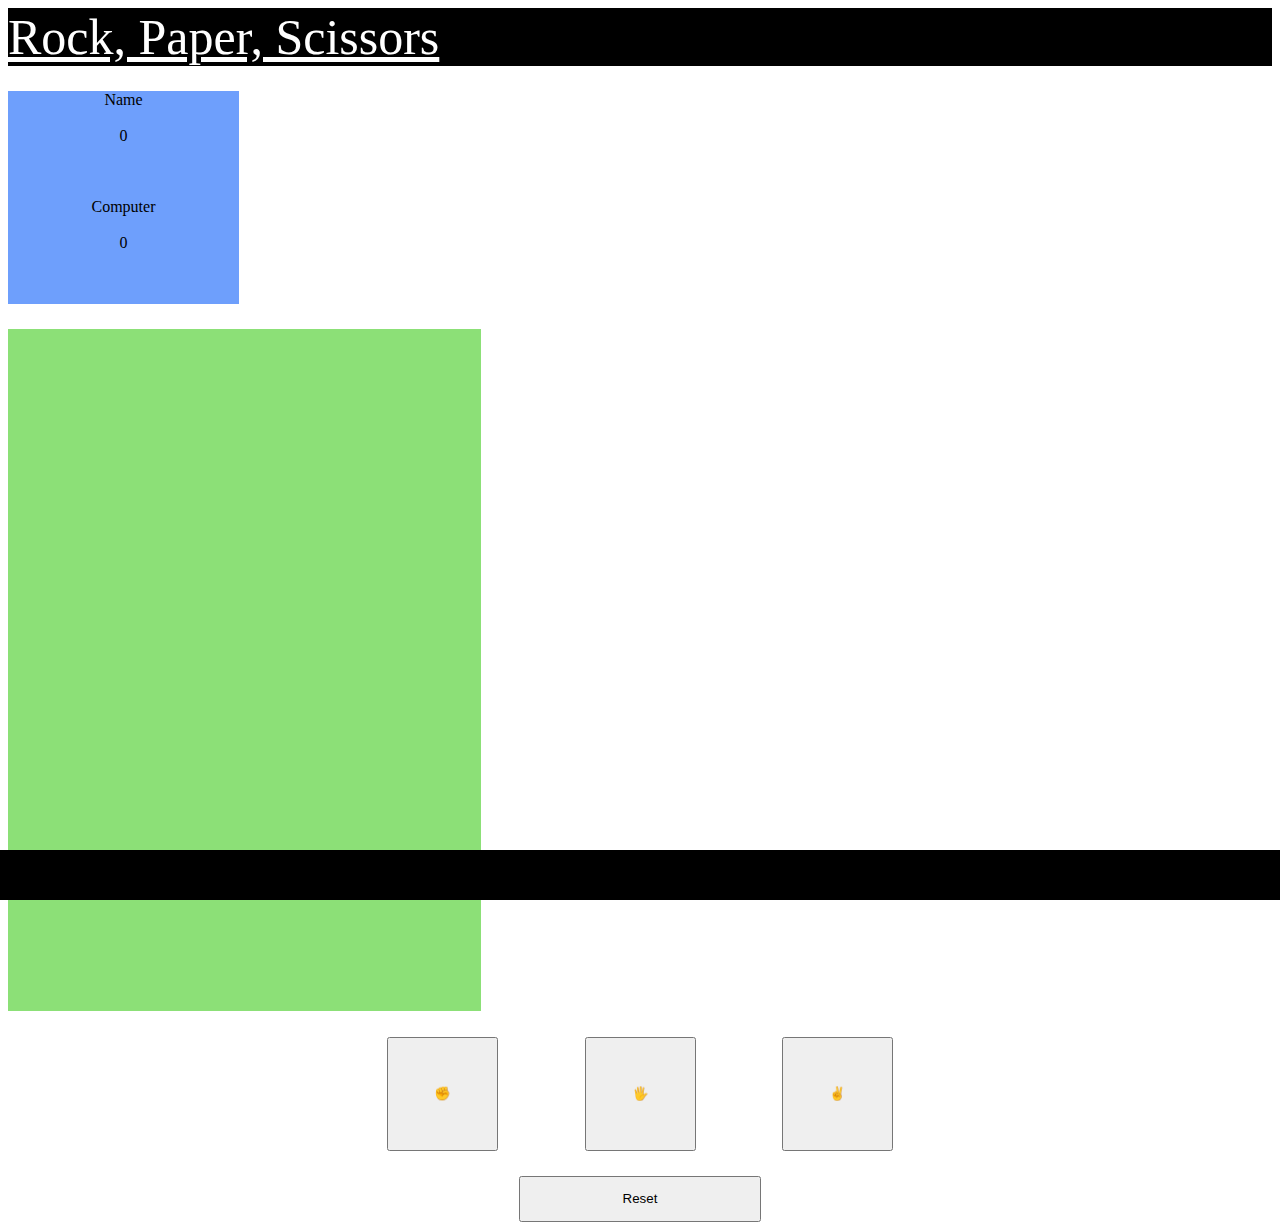
==== index.html @ 947e1ff1 "first commit" ====
<!DOCTYPE html>
<html lang="en">
  <head>
    <title>Rock, Paper, Scissors</title>
    <!-- Required meta tags -->
    <meta charset="utf-8" />
    <meta
      name="viewport"
      content="width=device-width, initial-scale=1, shrink-to-fit=no"
    />

    <!-- Bootstrap CSS v5.2.1 -->
    <link
      href="https://cdn.jsdelivr.net/npm/bootstrap@5.3.2/dist/css/bootstrap.min.css"
      rel="stylesheet"
      integrity="sha384-T3c6CoIi6uLrA9TneNEoa7RxnatzjcDSCmG1MXxSR1GAsXEV/Dwwykc2MPK8M2HN"
      crossorigin="anonymous"
    />
    <link rel="stylesheet" href="style.css" />
  </head>

  <body>
    <header>
      <nav class="navbar bg-body-tertiary">
        <a class="navbar-brand mx-auto" href="#">Rock, Paper, Scissors</a>
      </nav>
    </header>
    <main>
      <div class="container-fluid">
        <div class="row scorecards">
          <div class="col-2 score1">
            Name <br /><br />
            0
          </div>
          <div class="col-2 empty"></div>
          <div class="col-2 score2">
            Computer <br /><br />
            0
          </div>
        </div>
        <div class="row selections">
          <div class="col-4 player-selection"></div>
          <div class="col-2 empty"></div>
          <div class="col-4 computer-selection"></div>
        </div>
        <div class="row buttons">
          <button class="rock">✊</button>
          <button class="paper">🖐️</button>
          <button class="scissors">✌️</button>
        </div>
        <div class="row reset">
          <div class="col-2">
            <button class="reset-btn">Reset</button>
          </div>
        </div>
      </div>
    </main>
    <footer>
      <p></p>
    </footer>
    <!-- Bootstrap JavaScript Libraries -->
    <script
      src="https://cdn.jsdelivr.net/npm/@popperjs/core@2.11.8/dist/umd/popper.min.js"
      integrity="sha384-I7E8VVD/ismYTF4hNIPjVp/Zjvgyol6VFvRkX/vR+Vc4jQkC+hVqc2pM8ODewa9r"
      crossorigin="anonymous"
    ></script>

    <script
      src="https://cdn.jsdelivr.net/npm/bootstrap@5.3.2/dist/js/bootstrap.min.js"
      integrity="sha384-BBtl+eGJRgqQAUMxJ7pMwbEyER4l1g+O15P+16Ep7Q9Q+zqX6gSbd85u4mG4QzX+"
      crossorigin="anonymous"
    ></script>
    <script src="script.js"></script>
  </body>
</html>
---- style.css ----
.navbar {
    background: black !important;
}

.navbar-brand {
    font-size: 50px;
    color: white;
}
.scorecards {
    align-items: center;
    justify-content: center;
    text-align: center;
    margin-top: 2%;
}

.score1 {
    background: #6e9ffc;
    width: 231px;
    height: 106.4px;
    flex-shrink: 0;
}

.score2 {
    background: #6e9ffc;
    width: 231px;
    height: 106.4px;
    flex-shrink: 0;
}

.selections {
    align-items: center;
    justify-content: center;
    text-align: center;
    margin-top: 2%;
}

.player-selection {
    width: 473px;
    height: 341px;
    flex-shrink: 0;
    background: #8CE077;
}

.computer-selection {
    width: 473px;
    height: 341px;
    flex-shrink: 0;
    background: #8CE077;
}

.buttons {
    display: flex;
    justify-content: space-between;
    margin-left: 30%;
    margin-right: 30%;
    margin-top: 2%;
    font-size: 50px;
}

.rock {
    width: 111px;
    height: 114px;
    flex-shrink: 0;
}

.paper {
    width: 111px;
    height: 114px;
    flex-shrink: 0;
}

.scissors {
    width: 111px;
    height: 114px;
    flex-shrink: 0;
}

.reset {
    align-items: center;
    justify-content: center;
    text-align: center;
    margin-top: 2%;
}

.reset-btn {
    width: 242px;
    height: 46px;
    flex-shrink: 0;
}

footer {
    position: fixed;
    left: 0;
    bottom: 0;
    width: 100%;
    height: 50px;
    background-color: black;
    color: white;
    text-align: center;
  }
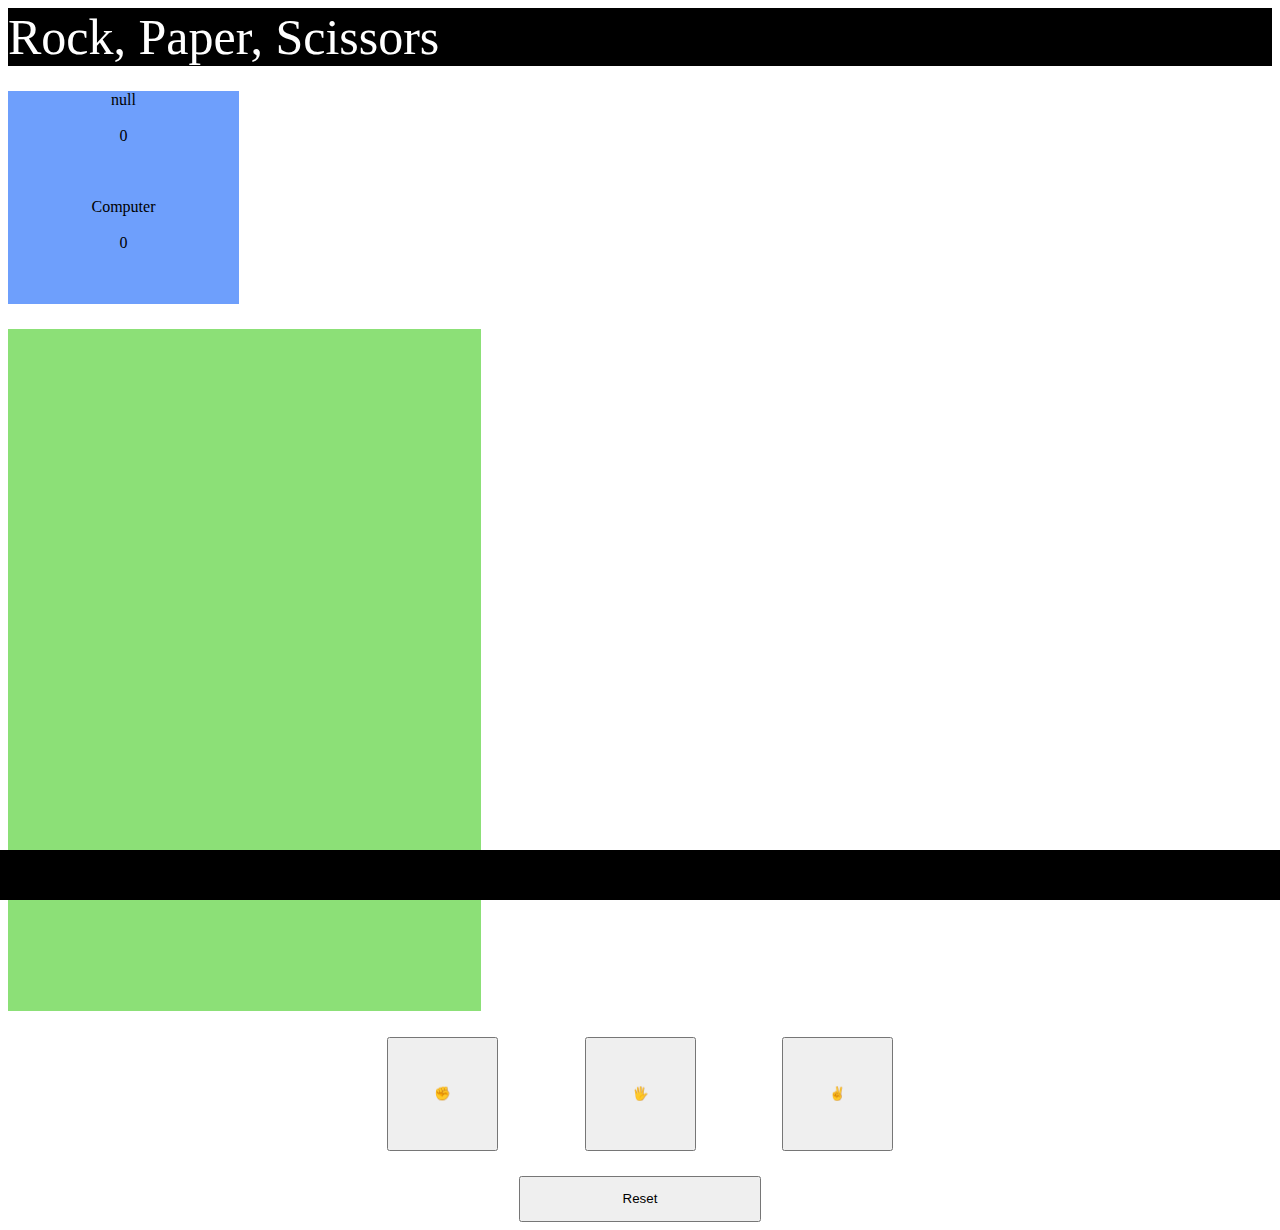
==== commit 7a98fce3: "Added name input in JS" ====
--- a/index.html
+++ b/index.html
@@ -22,14 +22,15 @@
   <body>
     <header>
       <nav class="navbar bg-body-tertiary">
-        <a class="navbar-brand mx-auto" href="#">Rock, Paper, Scissors</a>
+        <a class="navbar-brand mx-auto">Rock, Paper, Scissors</a>
       </nav>
     </header>
     <main>
       <div class="container-fluid">
         <div class="row scorecards">
           <div class="col-2 score1">
-            Name <br /><br />
+            <div id="username">Name</div>
+            <br />
             0
           </div>
           <div class="col-2 empty"></div>
--- a/style.css
+++ b/style.css
@@ -1,6 +1,8 @@
 .navbar {
     background: black !important;
+    --bs-navbar-brand-hover-color: white;
 }
+
 
 .navbar-brand {
     font-size: 50px;
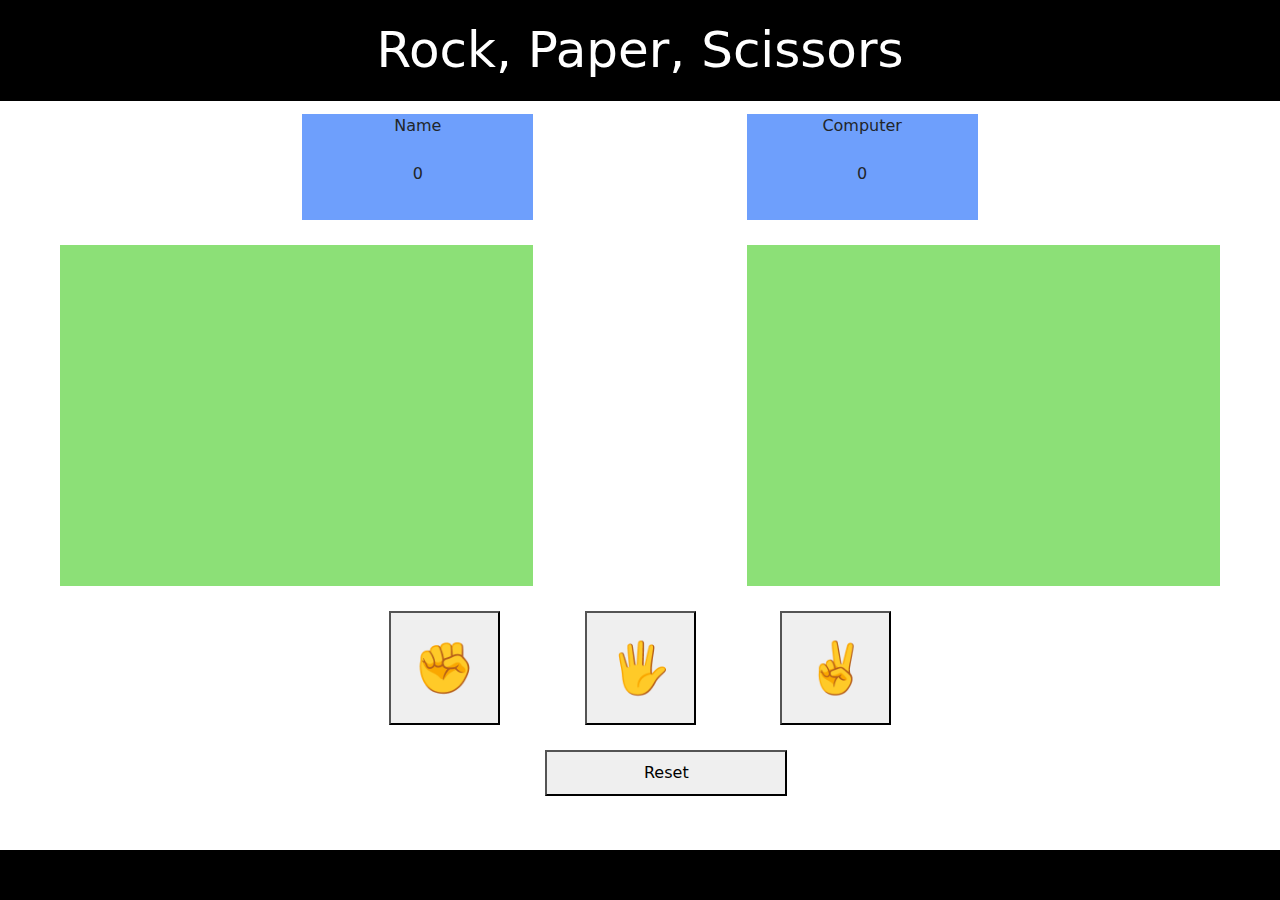
==== commit 0a389c2f: "Made a name input" ====
--- a/index.html
+++ b/index.html
@@ -2,18 +2,16 @@
 <html lang="en">
   <head>
     <title>Rock, Paper, Scissors</title>
-    <!-- Required meta tags -->
     <meta charset="utf-8" />
     <meta
       name="viewport"
       content="width=device-width, initial-scale=1, shrink-to-fit=no"
     />
 
-    <!-- Bootstrap CSS v5.2.1 -->
+    <!-- Bootstrap CSS -->
     <link
       href="https://cdn.jsdelivr.net/npm/bootstrap@5.3.2/dist/css/bootstrap.min.css"
       rel="stylesheet"
-      integrity="sha384-T3c6CoIi6uLrA9TneNEoa7RxnatzjcDSCmG1MXxSR1GAsXEV/Dwwykc2MPK8M2HN"
       crossorigin="anonymous"
     />
     <link rel="stylesheet" href="style.css" />
@@ -30,6 +28,7 @@
         <div class="row scorecards">
           <div class="col-2 score1">
             <div id="username">Name</div>
+            <!-- Placeholder for username -->
             <br />
             0
           </div>
@@ -45,9 +44,9 @@
           <div class="col-4 computer-selection"></div>
         </div>
         <div class="row buttons">
-          <button class="rock">✊</button>
-          <button class="paper">🖐️</button>
-          <button class="scissors">✌️</button>
+          <button class="rock" onclick="playGame('rock')">✊</button>
+          <button class="paper" onclick="playGame('paper')">🖐️</button>
+          <button class="scissors" onclick="playGame('scissors')">✌️</button>
         </div>
         <div class="row reset">
           <div class="col-2">
@@ -56,9 +55,7 @@
         </div>
       </div>
     </main>
-    <footer>
-      <p></p>
-    </footer>
+    <footer><p></p></footer>
     <!-- Bootstrap JavaScript Libraries -->
     <script
       src="https://cdn.jsdelivr.net/npm/@popperjs/core@2.11.8/dist/umd/popper.min.js"
--- a/style.css
+++ b/style.css
@@ -12,7 +12,7 @@
     align-items: center;
     justify-content: center;
     text-align: center;
-    margin-top: 2%;
+    margin-top: 1%;
 }
 
 .score1 {
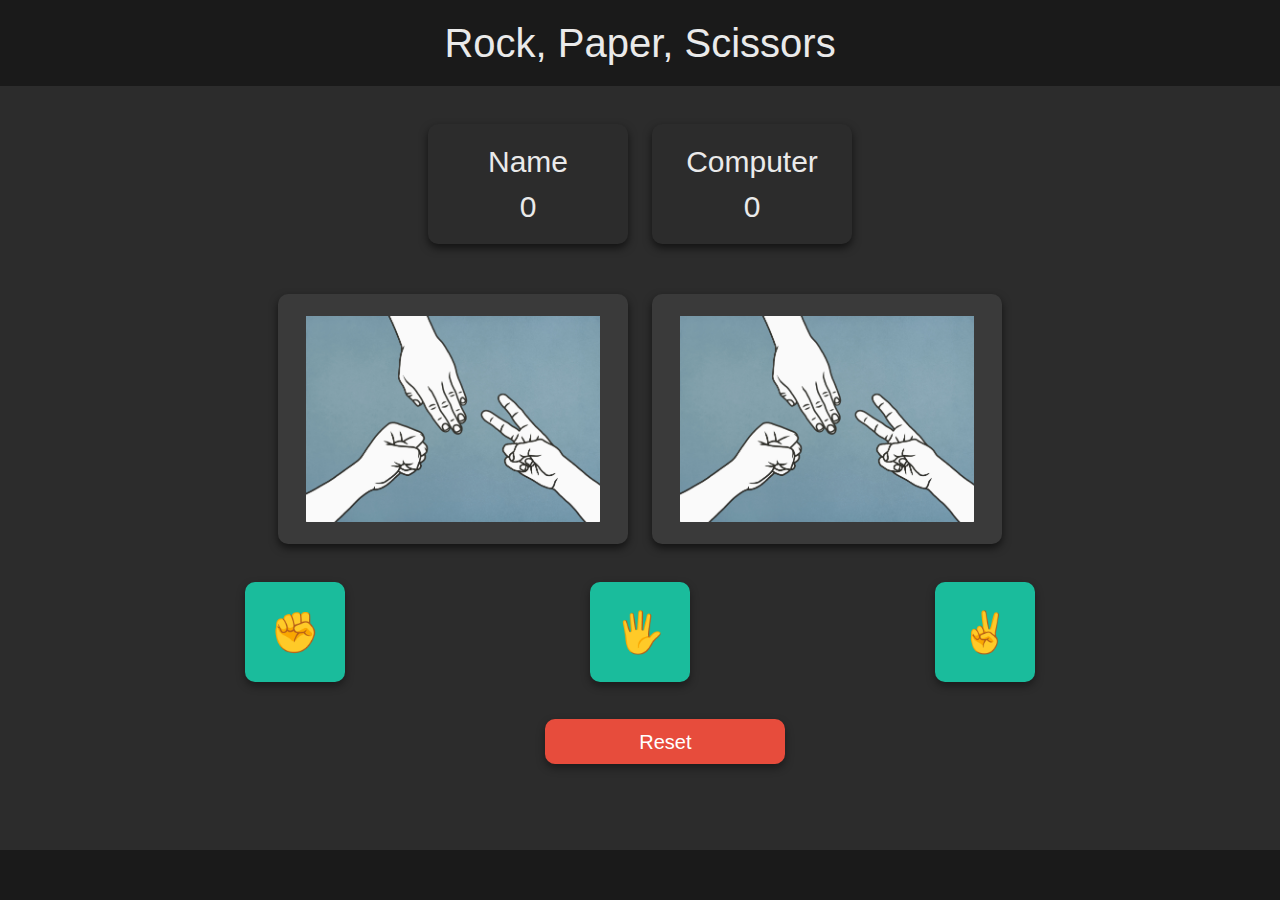
==== commit b0b52a23: "Restyled page" ====
--- a/index.html
+++ b/index.html
@@ -7,7 +7,6 @@
       name="viewport"
       content="width=device-width, initial-scale=1, shrink-to-fit=no"
     />
-
     <!-- Bootstrap CSS -->
     <link
       href="https://cdn.jsdelivr.net/npm/bootstrap@5.3.2/dist/css/bootstrap.min.css"
@@ -16,53 +15,64 @@
     />
     <link rel="stylesheet" href="style.css" />
   </head>
-
   <body>
     <header>
       <nav class="navbar bg-body-tertiary">
         <a class="navbar-brand mx-auto">Rock, Paper, Scissors</a>
       </nav>
     </header>
+
     <main>
       <div class="container-fluid">
         <div class="row scorecards">
           <div class="col-2 score1">
             <div id="username">Name</div>
-            <!-- Placeholder for username -->
-            <br />
-            0
+            <div id="score1">0</div>
+            <!-- Player's score -->
           </div>
           <div class="col-2 empty"></div>
           <div class="col-2 score2">
-            Computer <br /><br />
-            0
+            Computer <br />
+            <div id="score2">0</div>
+            <!-- Computer's score -->
           </div>
         </div>
         <div class="row selections">
-          <div class="col-4 player-selection"></div>
+          <div class="col-4 player-selection" id="player-selection">
+            <img src="imgs/RPS.png" alt="" srcset="" />
+          </div>
+          <!-- Player's selection -->
           <div class="col-2 empty"></div>
-          <div class="col-4 computer-selection"></div>
+          <div class="col-4 computer-selection" id="computer-selection">
+            <img src="imgs/RPS.png" alt="" srcset="" />
+          </div>
+          <!-- Computer's selection -->
         </div>
         <div class="row buttons">
-          <button class="rock" onclick="playGame('rock')">✊</button>
-          <button class="paper" onclick="playGame('paper')">🖐️</button>
-          <button class="scissors" onclick="playGame('scissors')">✌️</button>
+          <button class="rock" id="rock" onclick="playGame('rock')">✊</button>
+          <button class="paper" id="paper" onclick="playGame('paper')">
+            🖐️
+          </button>
+          <button class="scissors" id="scissors" onclick="playGame('scissors')">
+            ✌️
+          </button>
         </div>
         <div class="row reset">
           <div class="col-2">
-            <button class="reset-btn">Reset</button>
+            <button class="reset-btn" onclick="resetGame()">Reset</button>
           </div>
         </div>
       </div>
     </main>
+
     <footer><p></p></footer>
+
     <!-- Bootstrap JavaScript Libraries -->
     <script
       src="https://cdn.jsdelivr.net/npm/@popperjs/core@2.11.8/dist/umd/popper.min.js"
       integrity="sha384-I7E8VVD/ismYTF4hNIPjVp/Zjvgyol6VFvRkX/vR+Vc4jQkC+hVqc2pM8ODewa9r"
       crossorigin="anonymous"
     ></script>
-
     <script
       src="https://cdn.jsdelivr.net/npm/bootstrap@5.3.2/dist/js/bootstrap.min.js"
       integrity="sha384-BBtl+eGJRgqQAUMxJ7pMwbEyER4l1g+O15P+16Ep7Q9Q+zqX6gSbd85u4mG4QzX+"
--- a/style.css
+++ b/style.css
@@ -1,102 +1,190 @@
+/* Navbar */
 .navbar {
-    background: black !important;
-    --bs-navbar-brand-hover-color: white;
+    background: #1A1A1A !important;
+}
+
+.navbar-brand {
+    font-size: 40px;
+    color: #EAEAEA;
+}
+
+/* Scorecard */
+.scorecards {
+    display: flex;
+    justify-content: center;
+    text-align: center;
+    margin-top: 3%;
+}
+
+.score1 {
+    background: #2C2C2C;
+    color: #EAEAEA;
+    width: 200px;
+    height: 120px;
+    display: flex;
+    flex-direction: column;
+    justify-content: center;
+    align-items: center;
+    border-radius: 10px;
+    box-shadow: 0 4px 8px rgba(0, 0, 0, 0.6);
+    font-size: 30px;
+}
+
+.score2 {
+    background: #2C2C2C;
+    color: #EAEAEA;
+    width: 200px;
+    height: 120px;
+    display: flex;
+    flex-direction: column;
+    justify-content: center;
+    align-items: center;
+    border-radius: 10px;
+    box-shadow: 0 4px 8px rgba(0, 0, 0, 0.6);
+    font-size: 30px;
+}
+
+.empty {
+    width: 10px;
+}
+
+/* Selections */
+.selections {
+    display: flex;
+    justify-content: center;
+    align-items: center;
+    margin-top: 4%;
+}
+
+.player-selection {
+    width: 350px;
+    height: 250px;
+    background: #3A3A3A; /* Darker Gray */
+    border-radius: 10px;
+    display: flex;
+    justify-content: center;
+    align-items: center;
+    box-shadow: 0 4px 8px rgba(0, 0, 0, 0.6);
+}
+
+.computer-selection {
+    width: 350px;
+    height: 250px;
+    background: #3A3A3A; /* Darker Gray */
+    border-radius: 10px;
+    display: flex;
+    justify-content: center;
+    align-items: center;
+    box-shadow: 0 4px 8px rgba(0, 0, 0, 0.6);
+}
+
+/* Buttons Styling */
+.buttons {
+    display: flex;
+    justify-content: space-evenly;
+    margin-top: 3%;
+}
+
+.rock {
+    width: 100px;
+    height: 100px;
+    background: #1ABC9C;
+    color: white;
+    font-size: 40px;
+    border: none;
+    border-radius: 10px;
+    cursor: pointer;
+    box-shadow: 0 4px 8px rgba(0, 0, 0, 0.4);
+    transition: background-color 0.3s;
+}
+
+.paper {
+    width: 100px;
+    height: 100px;
+    background: #1ABC9C;
+    color: white;
+    font-size: 40px;
+    border: none;
+    border-radius: 10px;
+    cursor: pointer;
+    box-shadow: 0 4px 8px rgba(0, 0, 0, 0.4);
+    transition: background-color 0.3s;
+}
+
+.scissors {
+    width: 100px;
+    height: 100px;
+    background: #1ABC9C;
+    color: white;
+    font-size: 40px;
+    border: none;
+    border-radius: 10px;
+    cursor: pointer;
+    box-shadow: 0 4px 8px rgba(0, 0, 0, 0.4);
+    transition: background-color 0.3s;
 }
 
 
-.navbar-brand {
-    font-size: 50px;
-    color: white;
-}
-.scorecards {
-    align-items: center;
-    justify-content: center;
-    text-align: center;
-    margin-top: 1%;
+.rock:hover {
+    background: #16A085;
 }
 
-.score1 {
-    background: #6e9ffc;
-    width: 231px;
-    height: 106.4px;
-    flex-shrink: 0;
+.paper:hover {
+    background: #16A085;
 }
 
-.score2 {
-    background: #6e9ffc;
-    width: 231px;
-    height: 106.4px;
-    flex-shrink: 0;
+.scissors:hover {
+    background: #16A085;
 }
 
-.selections {
-    align-items: center;
+/* Reset Button */
+.reset {
+    display: flex;
     justify-content: center;
-    text-align: center;
-    margin-top: 2%;
-}
-
-.player-selection {
-    width: 473px;
-    height: 341px;
-    flex-shrink: 0;
-    background: #8CE077;
-}
-
-.computer-selection {
-    width: 473px;
-    height: 341px;
-    flex-shrink: 0;
-    background: #8CE077;
-}
-
-.buttons {
-    display: flex;
-    justify-content: space-between;
-    margin-left: 30%;
-    margin-right: 30%;
-    margin-top: 2%;
-    font-size: 50px;
-}
-
-.rock {
-    width: 111px;
-    height: 114px;
-    flex-shrink: 0;
-}
-
-.paper {
-    width: 111px;
-    height: 114px;
-    flex-shrink: 0;
-}
-
-.scissors {
-    width: 111px;
-    height: 114px;
-    flex-shrink: 0;
-}
-
-.reset {
-    align-items: center;
-    justify-content: center;
-    text-align: center;
-    margin-top: 2%;
+    margin-top: 3%;
 }
 
 .reset-btn {
-    width: 242px;
-    height: 46px;
-    flex-shrink: 0;
+    width: 240px;
+    height: 45px;
+    background: #E74C3C;
+    color: white;
+    font-size: 20px;
+    border: none;
+    border-radius: 10px;
+    cursor: pointer;
+    box-shadow: 0 4px 8px rgba(0, 0, 0, 0.4);
 }
 
+.reset-btn:hover {
+    background: #C0392B;
+}
+
+/* Footer */
 footer {
     position: fixed;
     left: 0;
     bottom: 0;
     width: 100%;
     height: 50px;
-    background-color: black;
-    color: white;
+    background-color: #1A1A1A;
+    color: #EAEAEA;
     text-align: center;
-  }+    font-size: 16px;
+}
+
+body {
+    background-color: #2C2C2C;
+    font-family: Arial, sans-serif;
+    color: #EAEAEA;
+    margin: 0;
+    padding: 0;
+}
+
+/* Image */
+img {
+    width: 90%;
+    height: 90%;
+    object-fit: contain;
+    border-radius: 10px;
+}
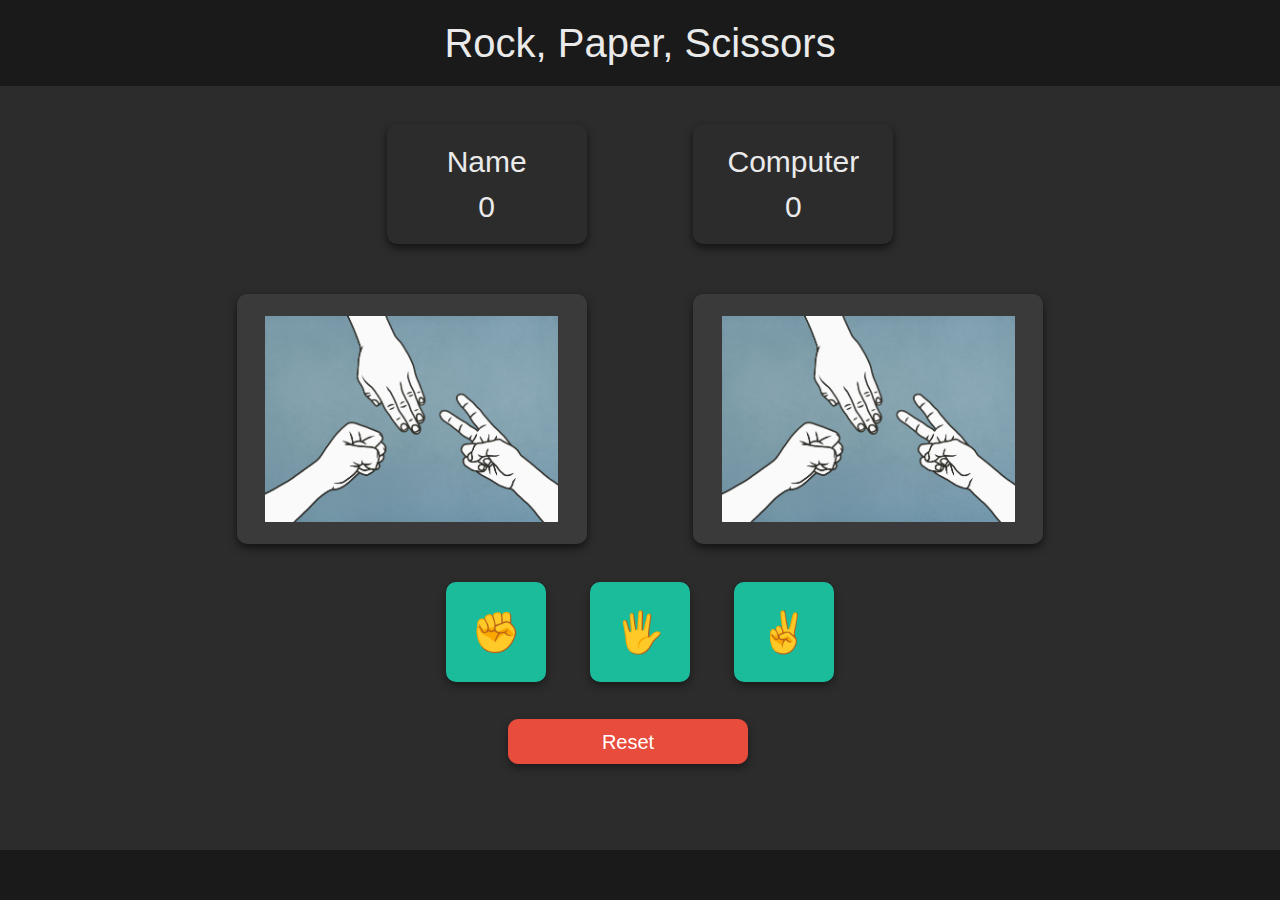
==== commit 8434bb39: "Fixed positonion and imgs" ====
--- a/index.html
+++ b/index.html
@@ -17,48 +17,62 @@
   </head>
   <body>
     <header>
-      <nav class="navbar bg-body-tertiary">
+      <nav class="navbar">
         <a class="navbar-brand mx-auto">Rock, Paper, Scissors</a>
       </nav>
     </header>
 
     <main>
-      <div class="container-fluid">
-        <div class="row scorecards">
-          <div class="col-2 score1">
+      <div class="container-fluid text-center">
+        <div class="row justify-content-center scorecards">
+          <div class="col-md-3 col-sm-5 score1">
             <div id="username">Name</div>
             <div id="score1">0</div>
-            <!-- Player's score -->
           </div>
-          <div class="col-2 empty"></div>
-          <div class="col-2 score2">
+          <div class="col-md-1 col-sm-1"></div>
+          <div class="col-md-3 col-sm-5 score2">
             Computer <br />
             <div id="score2">0</div>
-            <!-- Computer's score -->
           </div>
         </div>
-        <div class="row selections">
-          <div class="col-4 player-selection" id="player-selection">
-            <img src="imgs/RPS.png" alt="" srcset="" />
+
+        <div class="row justify-content-center selections">
+          <div class="col-md-4 col-sm-5 player-selection" id="player-selection">
+            <img src="imgs/RPS.png" alt="" />
           </div>
-          <!-- Player's selection -->
-          <div class="col-2 empty"></div>
-          <div class="col-4 computer-selection" id="computer-selection">
-            <img src="imgs/RPS.png" alt="" srcset="" />
+          <div class="col-md-1 col-sm-1"></div>
+          <div
+            class="col-md-4 col-sm-5 computer-selection"
+            id="computer-selection"
+          >
+            <img src="imgs/RPS.png" alt="" />
           </div>
-          <!-- Computer's selection -->
         </div>
-        <div class="row buttons">
-          <button class="rock" id="rock" onclick="playGame('rock')">✊</button>
-          <button class="paper" id="paper" onclick="playGame('paper')">
-            🖐️
-          </button>
-          <button class="scissors" id="scissors" onclick="playGame('scissors')">
-            ✌️
-          </button>
+
+        <div class="row justify-content-center buttons">
+          <div class="col-auto">
+            <button class="rock" id="rock" onclick="playGame('rock')">
+              ✊
+            </button>
+          </div>
+          <div class="col-auto">
+            <button class="paper" id="paper" onclick="playGame('paper')">
+              🖐️
+            </button>
+          </div>
+          <div class="col-auto">
+            <button
+              class="scissors"
+              id="scissors"
+              onclick="playGame('scissors')"
+            >
+              ✌️
+            </button>
+          </div>
         </div>
-        <div class="row reset">
-          <div class="col-2">
+
+        <div class="row justify-content-center reset">
+          <div class="col-12 text-center">
             <button class="reset-btn" onclick="resetGame()">Reset</button>
           </div>
         </div>
--- a/style.css
+++ b/style.css
@@ -12,8 +12,8 @@
 .scorecards {
     display: flex;
     justify-content: center;
+    margin-top: 3%;
     text-align: center;
-    margin-top: 3%;
 }
 
 .score1 {
@@ -59,7 +59,7 @@
 .player-selection {
     width: 350px;
     height: 250px;
-    background: #3A3A3A; /* Darker Gray */
+    background: #3A3A3A;
     border-radius: 10px;
     display: flex;
     justify-content: center;
@@ -70,7 +70,7 @@
 .computer-selection {
     width: 350px;
     height: 250px;
-    background: #3A3A3A; /* Darker Gray */
+    background: #3A3A3A;
     border-radius: 10px;
     display: flex;
     justify-content: center;
@@ -81,7 +81,8 @@
 /* Buttons Styling */
 .buttons {
     display: flex;
-    justify-content: space-evenly;
+    justify-content: center;
+    gap: 20px;
     margin-top: 3%;
 }
 
@@ -139,9 +140,9 @@
 
 /* Reset Button */
 .reset {
-    display: flex;
-    justify-content: center;
+    width: 100%;
     margin-top: 3%;
+    text-align: center;
 }
 
 .reset-btn {
@@ -152,7 +153,6 @@
     font-size: 20px;
     border: none;
     border-radius: 10px;
-    cursor: pointer;
     box-shadow: 0 4px 8px rgba(0, 0, 0, 0.4);
 }
 
